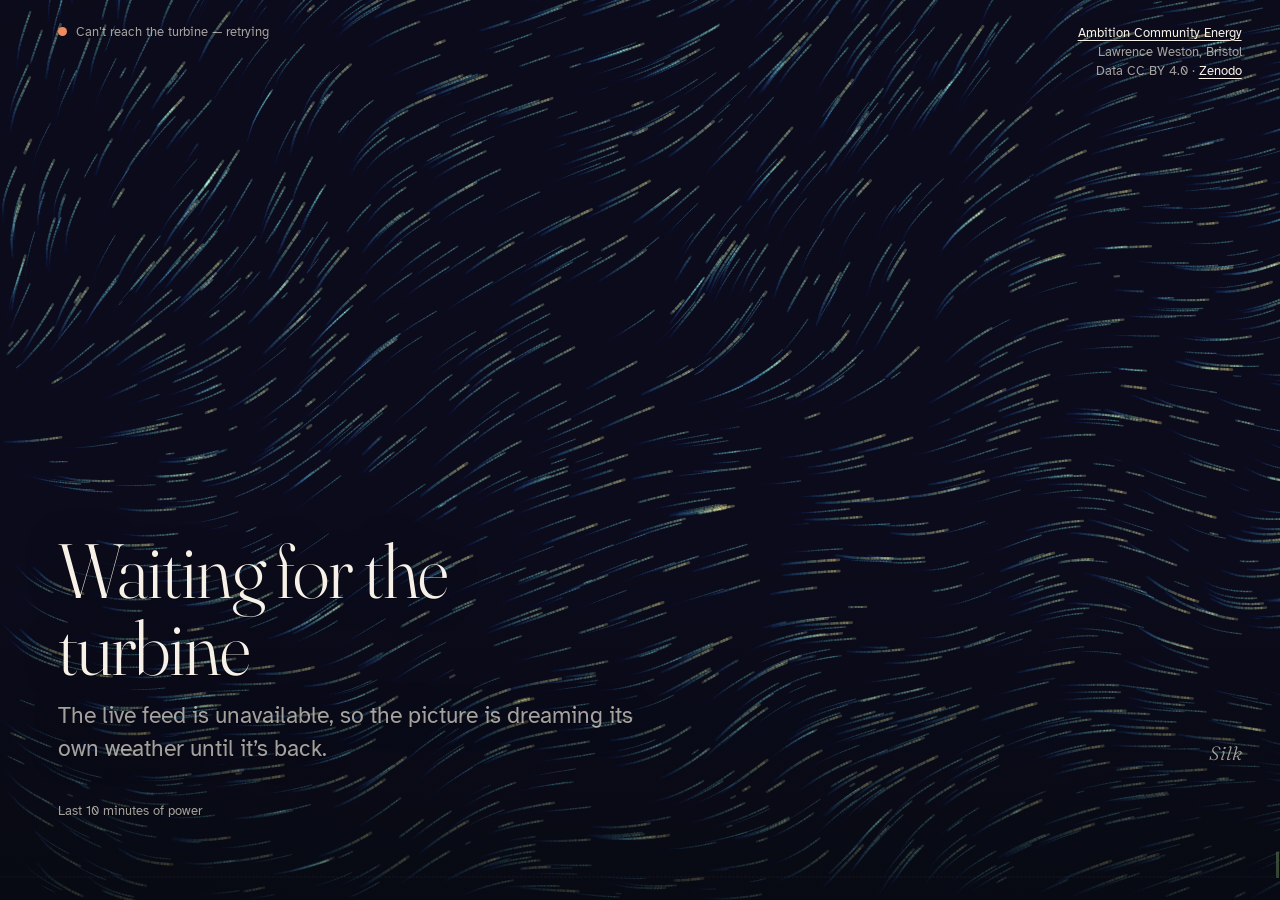
==== site/index.html @ 1f1cfeef "Split windfield into a static site: data, scene and story layers Plain ES modules under site/. Data " ====
<!doctype html>
<html lang="en">
<head>
<meta charset="utf-8">
<meta name="viewport" content="width=device-width, initial-scale=1, viewport-fit=cover">
<title>Windfield — the ACE turbine, right now</title>
<meta name="description" content="A live picture of the Ambition Community Energy wind turbine in Lawrence Weston, Bristol.">
<meta name="theme-color" content="#0F141B">
<link rel="preconnect" href="https://fonts.googleapis.com">
<link rel="preconnect" href="https://ace-api.duckdns.org" crossorigin>
<link href="https://fonts.googleapis.com/css2?family=Fraunces:ital,opsz,wght@0,9..144,300;0,9..144,600;1,9..144,300&family=Atkinson+Hyperlegible:wght@400;700&display=swap" rel="stylesheet">
<link rel="stylesheet" href="css/style.css">
<script type="module" src="js/main.js"></script>
</head>
<body>
<canvas id="stage" aria-hidden="true"></canvas>
<div class="vignette"></div>

<div class="status connecting" id="status" role="status"><span class="dot"></span><span id="statusText">Connecting to the turbine…</span></div>

<div class="credit">
  <a href="https://ambitioncommunityenergy.org/">Ambition Community Energy</a><br>
  Lawrence Weston, Bristol<br>
  Data CC BY 4.0 · <a href="https://doi.org/10.5281/zenodo.22662372">Zenodo</a>
</div>

<div class="copy" id="copy" aria-live="polite">
  <h1 id="headline">The turbine is waking up</h1>
  <p id="sub">Reading the wind…</p>
</div>
<div class="scene-name" id="sceneName"></div>
<div class="ribbon-label">Last 10 minutes of power</div>

<noscript><div class="copy"><h1>Windfield needs JavaScript</h1><p>It draws the ACE turbine’s live data as moving art.</p></div></noscript>
</body>
</html>
---- site/css/style.css ----
:root {
  --ink: #F7F1E7;
  --ink-dim: rgba(247,241,231,.66);
  --bg: #0F141B;
  --edge: clamp(22px, 4.5vw, 64px);
  --edge-r: clamp(18px, 3vw, 44px);
  --top: calc(clamp(16px, 2.5vh, 30px) + env(safe-area-inset-top, 0px));
  --above-ribbon: calc(clamp(88px, 15vh, 140px) + env(safe-area-inset-bottom, 0px));
  box-sizing: border-box;
}
*, *::before, *::after { box-sizing: inherit; }
html, body { height: 100%; margin: 0; }
body {
  background: var(--bg); color: var(--ink);
  font-family: "Atkinson Hyperlegible", "Segoe UI", Roboto, Helvetica, Arial, sans-serif;
  overflow: hidden;
}
canvas#stage { position: fixed; inset: 0; width: 100%; height: 100%; display: block; }
.vignette {
  position: fixed; inset: 0; pointer-events: none;
  background:
    radial-gradient(120% 90% at 50% 40%, transparent 55%, rgba(6,9,14,.55) 100%),
    linear-gradient(to top, rgba(6,9,14,.55), transparent 38%);
}

.copy {
  position: fixed; left: var(--edge); bottom: var(--above-ribbon);
  max-width: min(90vw, 820px);
  text-shadow: 0 1px 0 rgba(0,0,0,.4), 0 0 40px rgba(0,0,0,.45);
  transition: opacity .6s ease, transform .6s ease;
}
.copy.out { opacity: 0; transform: translateY(6px); }
.copy h1 {
  margin: 0;
  font-family: "Fraunces", Georgia, serif; font-weight: 300;
  font-size: clamp(34px, 6vw, 96px); line-height: 1.0; letter-spacing: -0.015em;
  font-variation-settings: "opsz" 144;
  max-width: 13ch;
}
.copy h1 .num { font-weight: 600; font-variant-numeric: tabular-nums; }
.copy p {
  margin: .6em 0 0; max-width: 40ch;
  font-size: clamp(16px, 1.8vw, 24px); line-height: 1.4;
  color: var(--ink-dim);
}
.copy p b { color: var(--ink); font-weight: 400; }

.credit {
  position: fixed; right: var(--edge-r); top: var(--top);
  font-size: clamp(12px, 1.05vw, 15px); line-height: 1.45;
  color: var(--ink-dim); text-align: right;
  text-shadow: 0 1px 0 rgba(0,0,0,.4);
}
.credit a { color: var(--ink); text-decoration: underline; text-underline-offset: 3px; }
.credit a:focus-visible { outline: 2px solid var(--ink); outline-offset: 3px; }

.status {
  position: fixed; left: var(--edge); top: var(--top);
  font-size: clamp(12px, 1.05vw, 15px);
  color: var(--ink-dim); display: flex; align-items: center; gap: 9px;
  text-shadow: 0 1px 0 rgba(0,0,0,.4);
}
.status .dot { width: 9px; height: 9px; border-radius: 50%; background: currentColor; opacity: .5; flex: none; }
.status.live .dot { background: #A7E8A7; opacity: 1; box-shadow: 0 0 10px #A7E8A7; }
.status.demo .dot { background: #F2C14E; opacity: 1; }
.status.stale .dot, .status.offline .dot { background: #F08A5D; opacity: 1; }

.scene-name {
  position: fixed; right: var(--edge-r); bottom: var(--above-ribbon);
  font-family: "Fraunces", Georgia, serif; font-style: italic; font-weight: 300;
  font-size: clamp(15px, 1.5vw, 22px);
  color: var(--ink-dim); text-shadow: 0 1px 0 rgba(0,0,0,.4);
  transition: opacity .8s ease;
}
.ribbon-label {
  position: fixed; left: var(--edge);
  bottom: calc(clamp(54px, 9vh, 84px) + env(safe-area-inset-bottom, 0px));
  font-size: clamp(12px, 1.05vw, 15px); color: var(--ink-dim);
  text-shadow: 0 1px 0 rgba(0,0,0,.4);
}

/* Portrait: a tall screen in a window or on a wall. Type sizes follow the short side,
   the copy sits in the lower third, credit and status stack at the top. */
@media (orientation: portrait) {
  :root { --above-ribbon: calc(clamp(96px, 11vh, 180px) + env(safe-area-inset-bottom, 0px)); }
  .copy { right: var(--edge); max-width: none; }
  .copy h1 { font-size: clamp(34px, 10vw, 120px); max-width: 11ch; }
  .copy p { font-size: clamp(16px, 3.6vw, 36px); }
  .credit, .status { font-size: clamp(12px, 2.4vw, 22px); }
  .ribbon-label { font-size: clamp(12px, 2.2vw, 20px); bottom: calc(clamp(54px, 6.5vh, 110px) + env(safe-area-inset-bottom, 0px)); }
  .scene-name { bottom: auto; top: calc(var(--top) + 5.5em); font-size: clamp(15px, 3vw, 28px); }
}
@media (max-width: 600px) { .credit { max-width: 46vw; } .scene-name { display: none; } }
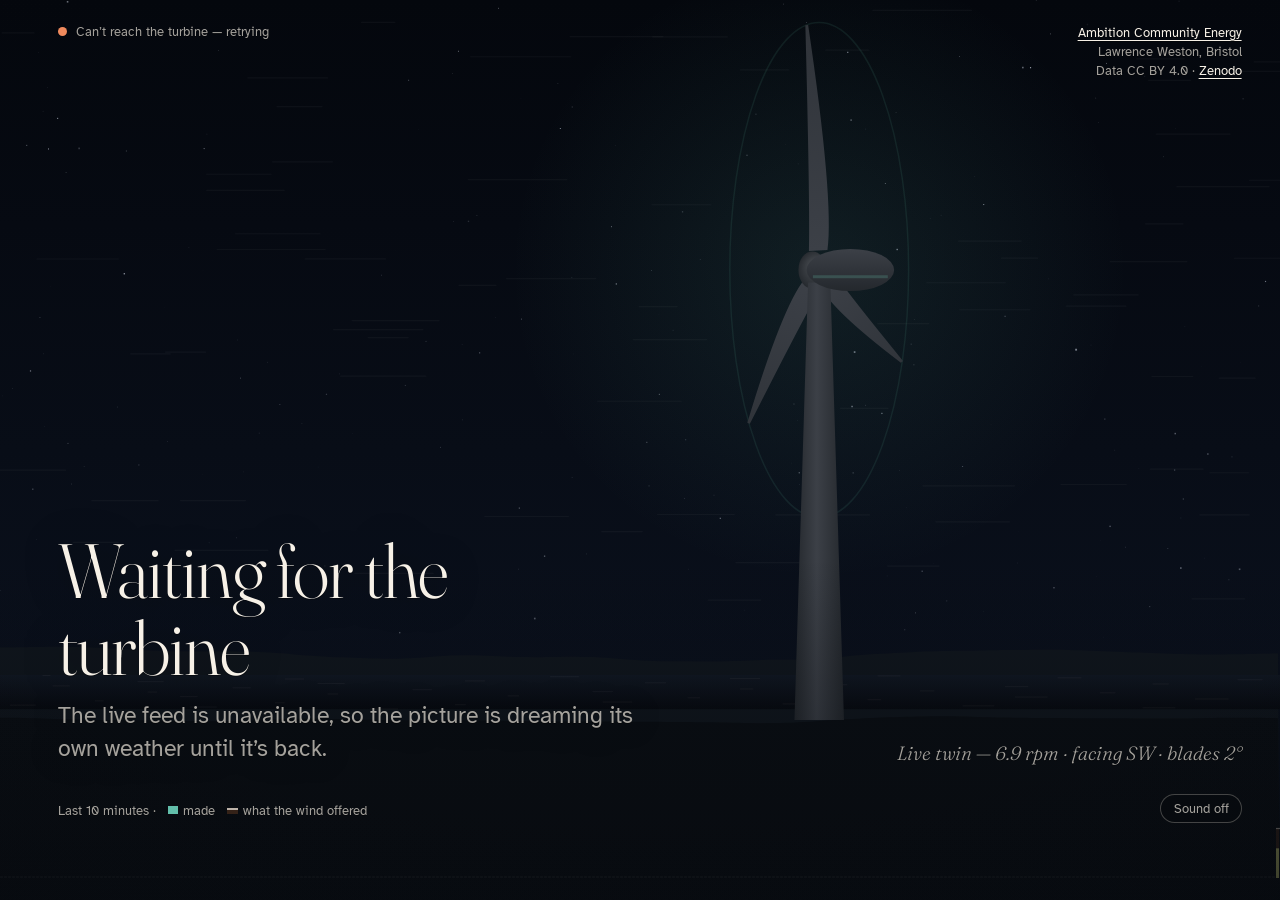
==== commit 387bd226: "Live twin, real sky, lifetime odometer, ghost ribbon, replay, kiosk, sound - Live feed moves to wec_" ====
--- a/site/index.html
+++ b/site/index.html
@@ -4,8 +4,18 @@
 <meta charset="utf-8">
 <meta name="viewport" content="width=device-width, initial-scale=1, viewport-fit=cover">
 <title>Windfield — the ACE turbine, right now</title>
-<meta name="description" content="A live picture of the Ambition Community Energy wind turbine in Lawrence Weston, Bristol.">
+<meta name="description" content="A live picture of the Ambition Community Energy wind turbine in Lawrence Weston, Bristol: its real rotor, real sky and real power, second by second.">
 <meta name="theme-color" content="#0F141B">
+<meta property="og:type" content="website">
+<meta property="og:title" content="Windfield — the ACE turbine, right now">
+<meta property="og:description" content="Bristol’s community wind turbine, live: its real rotor speed, heading, sky and power, every second.">
+<meta property="og:url" content="https://reejacks2.github.io/ace-windfield/">
+<meta property="og:image" content="https://reejacks2.github.io/ace-windfield/og.png">
+<meta property="og:image:width" content="1200">
+<meta property="og:image:height" content="630">
+<meta name="twitter:card" content="summary_large_image">
+<link rel="icon" href="icon.svg" type="image/svg+xml">
+<link rel="manifest" href="manifest.webmanifest">
 <link rel="preconnect" href="https://fonts.googleapis.com">
 <link rel="preconnect" href="https://ace-api.duckdns.org" crossorigin>
 <link href="https://fonts.googleapis.com/css2?family=Fraunces:ital,opsz,wght@0,9..144,300;0,9..144,600;1,9..144,300&family=Atkinson+Hyperlegible:wght@400;700&display=swap" rel="stylesheet">
@@ -18,6 +28,11 @@
 
 <div class="status connecting" id="status" role="status"><span class="dot"></span><span id="statusText">Connecting to the turbine…</span></div>
 
+<div class="odometer" id="odometer" hidden>
+  <div class="odo-num" id="odoNum"></div>
+  <div class="odo-since" id="odoSince"></div>
+</div>
+
 <div class="credit">
   <a href="https://ambitioncommunityenergy.org/">Ambition Community Energy</a><br>
   Lawrence Weston, Bristol<br>
@@ -29,7 +44,8 @@
   <p id="sub">Reading the wind…</p>
 </div>
 <div class="scene-name" id="sceneName"></div>
-<div class="ribbon-label">Last 10 minutes of power</div>
+<div class="ribbon-label">Last 10 minutes · <span class="key-made">made</span> <span class="key-offered">what the wind offered</span></div>
+<button class="sound" id="sound" type="button" aria-pressed="false">Sound off</button>
 
 <noscript><div class="copy"><h1>Windfield needs JavaScript</h1><p>It draws the ACE turbine’s live data as moving art.</p></div></noscript>
 </body>
--- a/site/css/style.css
+++ b/site/css/style.css
@@ -79,6 +79,38 @@
   text-shadow: 0 1px 0 rgba(0,0,0,.4);
 }
 
+/* Lifetime odometer — top centre */
+.odometer {
+  position: fixed; left: 50%; top: var(--top); transform: translateX(-50%);
+  text-align: center; text-shadow: 0 1px 0 rgba(0,0,0,.4), 0 0 24px rgba(0,0,0,.5);
+  pointer-events: none;
+}
+.odometer[hidden] { display: none; }
+.odo-num {
+  font-family: "Fraunces", Georgia, serif; font-weight: 600; font-variation-settings: "opsz" 72;
+  font-size: clamp(18px, 2.2vw, 34px); font-variant-numeric: tabular-nums; letter-spacing: .01em;
+}
+.odo-num .tenths { color: var(--ink-dim); font-weight: 300; }
+.odo-since { font-size: clamp(11px, .95vw, 14px); color: var(--ink-dim); margin-top: .15em; }
+
+.ribbon-label .key-made::before, .ribbon-label .key-offered::before {
+  content: ""; display: inline-block; width: .8em; height: .6em; margin: 0 .35em 0 .6em; vertical-align: .05em;
+}
+.ribbon-label .key-made::before { background: #62BEAA; }
+.ribbon-label .key-offered::before { border-top: 2px solid rgba(247,241,231,.7); background: rgba(255,138,61,.18); height: .5em; }
+
+.sound {
+  position: fixed; right: var(--edge-r);
+  bottom: calc(clamp(50px, 8.6vh, 80px) + env(safe-area-inset-bottom, 0px));
+  font: inherit; font-size: clamp(12px, 1.05vw, 15px);
+  color: var(--ink-dim); background: rgba(6,9,14,.35); border: 1px solid rgba(247,241,231,.25);
+  border-radius: 999px; padding: .35em .9em; cursor: pointer;
+}
+.sound[aria-pressed="true"] { color: var(--ink); border-color: rgba(247,241,231,.6); }
+.sound:focus-visible { outline: 2px solid var(--ink); outline-offset: 3px; }
+body.kiosk .sound { display: none; }
+body.idle, body.idle * { cursor: none !important; }
+
 /* Portrait: a tall screen in a window or on a wall. Type sizes follow the short side,
    the copy sits in the lower third, credit and status stack at the top. */
 @media (orientation: portrait) {
@@ -89,5 +121,9 @@
   .credit, .status { font-size: clamp(12px, 2.4vw, 22px); }
   .ribbon-label { font-size: clamp(12px, 2.2vw, 20px); bottom: calc(clamp(54px, 6.5vh, 110px) + env(safe-area-inset-bottom, 0px)); }
   .scene-name { bottom: auto; top: calc(var(--top) + 5.5em); font-size: clamp(15px, 3vw, 28px); }
+  .odometer { left: var(--edge); top: calc(var(--top) + 2.2em); transform: none; text-align: left; }
+  .odo-num { font-size: clamp(18px, 5vw, 48px); }
+  .odo-since { font-size: clamp(11px, 2.2vw, 20px); }
+  .sound { font-size: clamp(12px, 2.2vw, 20px); }
 }
 @media (max-width: 600px) { .credit { max-width: 46vw; } .scene-name { display: none; } }
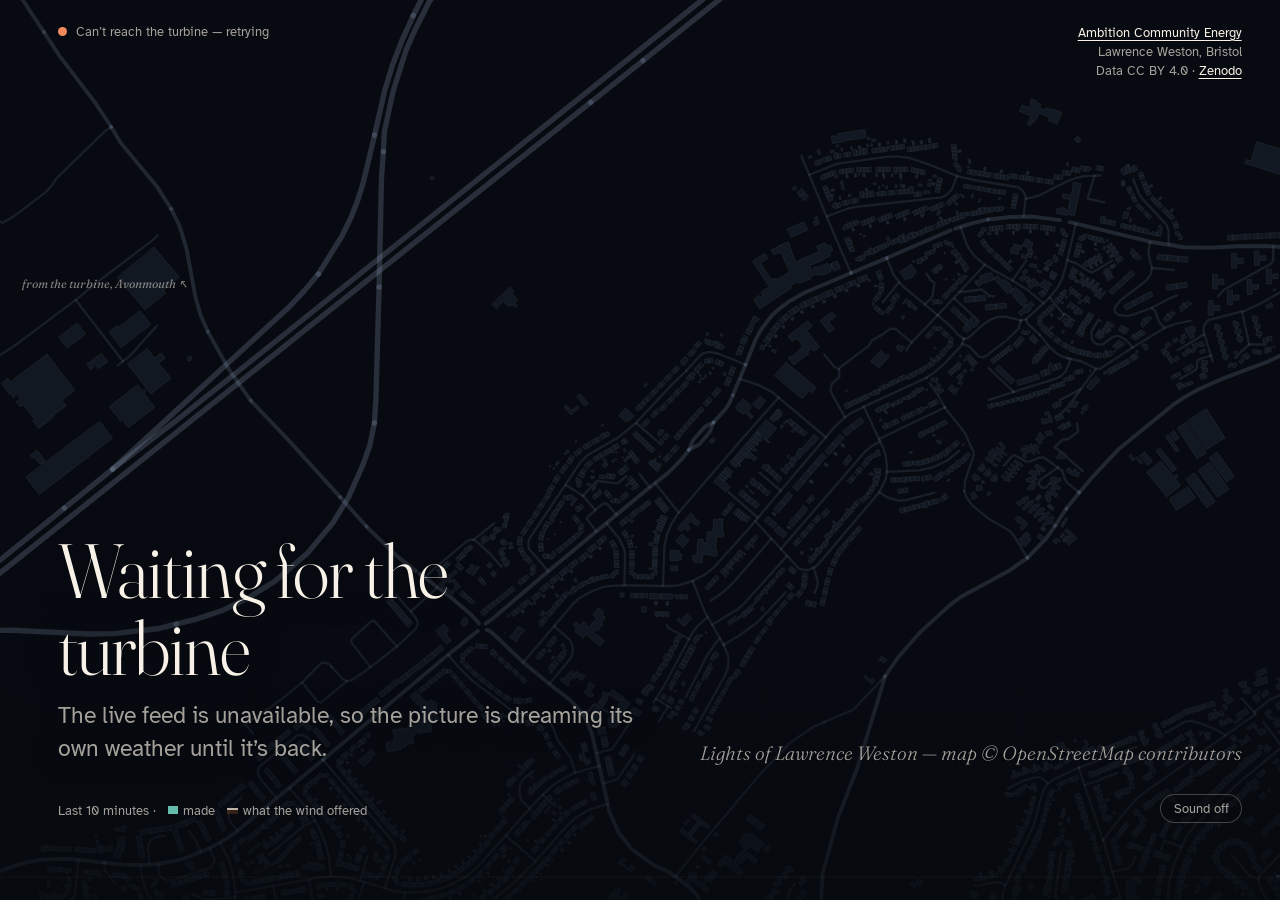
==== commit 35e3da06: "Lights of Lawrence Weston, murmuration, clean-air and everyday stories; retire the twin - Lights: re" ====
--- a/site/index.html
+++ b/site/index.html
@@ -4,11 +4,11 @@
 <meta charset="utf-8">
 <meta name="viewport" content="width=device-width, initial-scale=1, viewport-fit=cover">
 <title>Windfield — the ACE turbine, right now</title>
-<meta name="description" content="A live picture of the Ambition Community Energy wind turbine in Lawrence Weston, Bristol: its real rotor, real sky and real power, second by second.">
+<meta name="description" content="Bristol’s community wind turbine, live: the homes it lights across Lawrence Weston, the air it keeps clean, and the power it makes, second by second.">
 <meta name="theme-color" content="#0F141B">
 <meta property="og:type" content="website">
 <meta property="og:title" content="Windfield — the ACE turbine, right now">
-<meta property="og:description" content="Bristol’s community wind turbine, live: its real rotor speed, heading, sky and power, every second.">
+<meta property="og:description" content="Bristol’s community wind turbine, live — every home it lights, every second.">
 <meta property="og:url" content="https://reejacks2.github.io/ace-windfield/">
 <meta property="og:image" content="https://reejacks2.github.io/ace-windfield/og.png">
 <meta property="og:image:width" content="1200">
